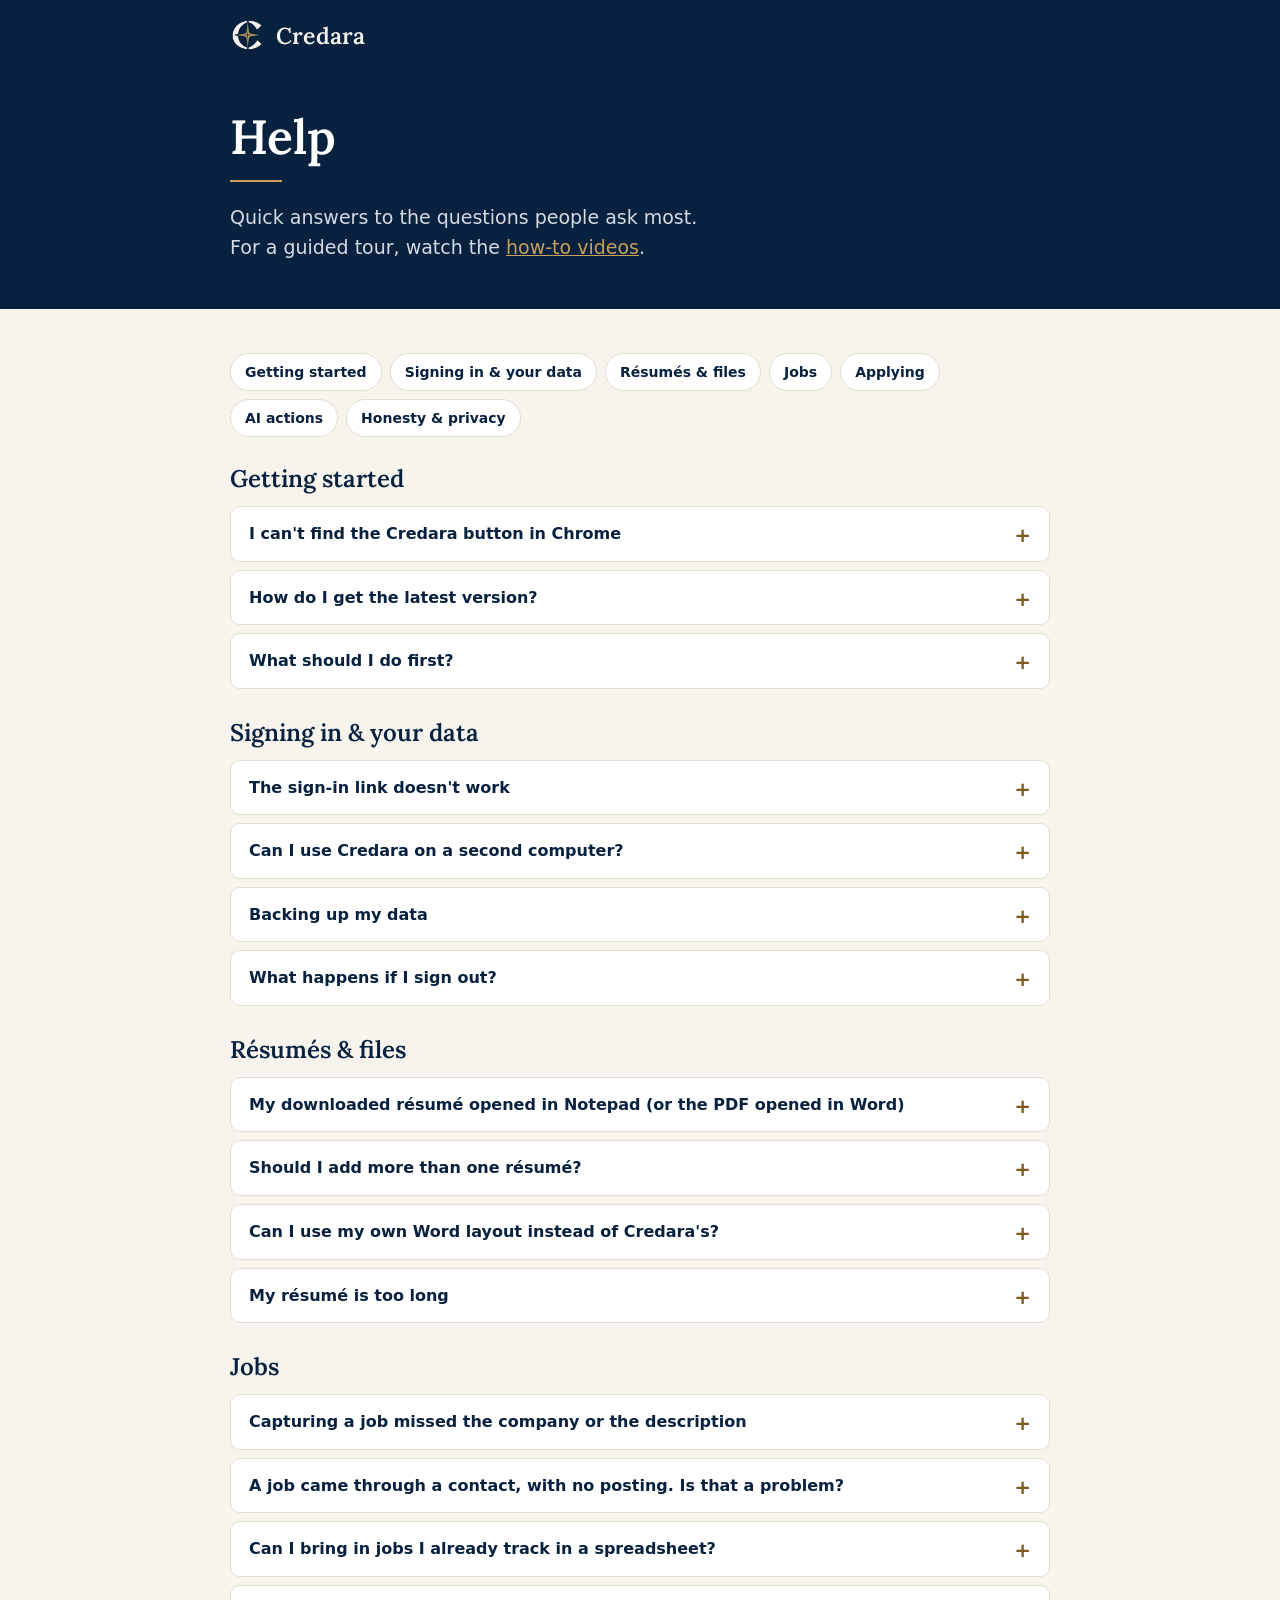
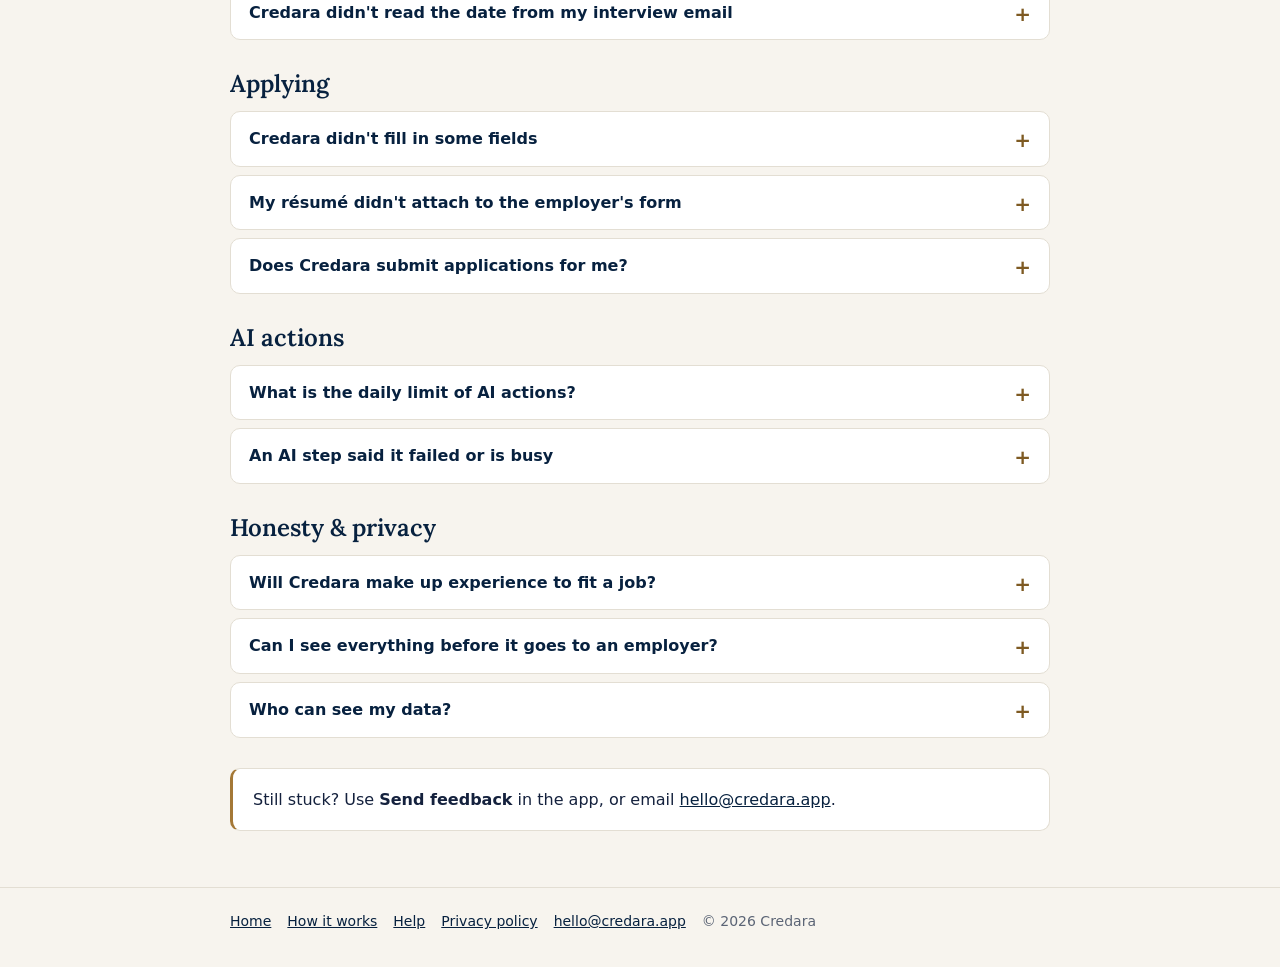
==== help.html @ 9878c9ec "Help page; Importing your jobs video; Help links in footers" ====
<!doctype html><html lang="en"><head><meta charset="utf-8"><meta name="viewport" content="width=device-width,initial-scale=1">
<title>Help — Credara</title>
<meta name="description" content="Answers to common questions about Credara: signing in, updates, your data, AI actions, downloads and applying.">
<link rel="icon" href="assets/favicon.png"><link rel="stylesheet" href="assets/site.css">
<style>
.hnav{display:flex;flex-wrap:wrap;gap:8px;margin:0 0 28px}.hnav a{background:#fff;border:1px solid var(--line);border-radius:999px;padding:7px 14px;text-decoration:none;font-weight:600;font-size:14px;color:var(--navy)}
.hnav a:hover{border-color:var(--brass)}
.hsec{margin:0 0 30px}.hsec>h2{font:600 24px/1.2 var(--serif);color:var(--navy);margin:0 0 12px;scroll-margin-top:16px}
.q{background:#fff;border:1px solid var(--line);border-radius:10px;margin:0 0 8px;padding:0 18px;scroll-margin-top:16px}
.q summary{cursor:pointer;font-weight:600;padding:14px 0;color:var(--navy);list-style:none;position:relative;padding-right:24px}
.q summary::-webkit-details-marker{display:none}.q summary::after{content:"+";position:absolute;right:0;top:12px;color:var(--brass-text);font-size:20px;font-weight:600}
.q[open] summary::after{content:"–"}.q .a{padding:0 0 14px}.q .a p{margin:0 0 10px}.q .a ol,.q .a ul{margin:0 0 10px;padding-left:22px}.q .a li{margin:3px 0}
.q .a .watch{display:inline-block;margin-top:2px;font-weight:600;color:var(--brass-text)}
kbd{font:600 13px var(--sans);background:var(--paper);border:1px solid var(--line);border-radius:5px;padding:1px 6px}
</style></head><body>
<header><div class="wrap"><div class="top"><a href="/"><img src="assets/logo-mark-light.png" alt=""><b>Credara</b></a></div>
<div class="hero hero-sm"><h1>Help</h1><div class="rule"></div>
<p>Quick answers to the questions people ask most. For a guided tour, watch the <a href="how-it-works.html" style="color:var(--brass-light)">how-to videos</a>.</p></div></div></header>
<main><div class="wrap">
<nav class="hnav" aria-label="Topics"><a href="#start">Getting started</a><a href="#account">Signing in &amp; your data</a><a href="#resumes">Résumés &amp; files</a><a href="#jobs">Jobs</a><a href="#applying">Applying</a><a href="#ai">AI actions</a><a href="#trust">Honesty &amp; privacy</a></nav>

<section class="hsec" id="start"><h2>Getting started</h2>
<details class="q" id="pin"><summary>I can't find the Credara button in Chrome</summary><div class="a">
<p>Chrome hides new extensions behind the puzzle-piece icon at the top right.</p>
<ol><li>Click the puzzle piece <kbd>🧩</kbd> next to the address bar.</li><li>Find <b>Credara</b> and click the pin next to it.</li></ol>
<p>The Credara button now stays in the toolbar. You use it to capture jobs, capture emails and fill in application forms.</p></div></details>
<details class="q" id="update"><summary>How do I get the latest version?</summary><div class="a">
<p>You don't need to do anything. Chrome updates Credara by itself, usually within a few hours of a new version. To get it sooner, close Chrome completely and open it again.</p>
<p>To see which version you have, open <b>chrome://extensions</b> in the address bar and look at the Credara card.</p>
<p><b>Never click Remove</b> to "reinstall" Credara: that deletes the data stored in Chrome. If you're signed in, it's also saved online, but export a backup first to be safe (see <a href="#backup">Backing up</a>).</p></div></details>
<details class="q" id="first"><summary>What should I do first?</summary><div class="a">
<p>Home shows a short getting-started list. In order: sign in (Settings → Online account), import your résumés, build your career profile, choose a look, and fill in your application details. Then capture your first job.</p>
<a class="watch" href="how-it-works.html#getting-started">▶ Watch: Getting started</a></div></details>
</section>

<section class="hsec" id="account"><h2>Signing in &amp; your data</h2>
<details class="q" id="signin"><summary>The sign-in link doesn't work</summary><div class="a">
<p>Credara signs you in with a link sent by email, from <b>signin@credara.app</b>. The link only works when:</p>
<ul><li>you open it in the <b>same Chrome, on the same computer</b>, where you asked for it,</li><li>it's less than <b>2 hours</b> old, and</li><li>it hasn't been used already.</li></ul>
<p>If it fails, go to <b>Settings → Online account</b> and ask for a new link. Can't find the email? Check your spam or promotions folder.</p></div></details>
<details class="q" id="second"><summary>Can I use Credara on a second computer?</summary><div class="a">
<p>Yes. Install Credara on the other computer and sign in with the same email address. Your jobs, résumés and profile download automatically. After that, changes are saved online and appear on both computers.</p>
<p>If you changed something on both computers before they could catch up, Credara asks which version to keep.</p></div></details>
<details class="q" id="backup"><summary>Backing up my data</summary><div class="a">
<p>When you're signed in, Credara saves your data online as you work. You can also keep a file copy:</p>
<ol><li>Go to <b>Settings → Your data</b>.</li><li>Click <b>Export my data</b>. A file is saved to your Downloads folder.</li><li>To restore it, use <b>Import my data</b> on the same card and choose that file.</li></ol>
<p>Export a backup before reinstalling Chrome or moving to a new computer without signing in.</p></div></details>
<details class="q" id="signout"><summary>What happens if I sign out?</summary><div class="a">
<p>Your data stays in Chrome on that computer, and stays saved online. If someone else signs in to Credara on the same computer, their data is kept separate from yours.</p></div></details>
</section>

<section class="hsec" id="resumes"><h2>Résumés &amp; files</h2>
<details class="q" id="notepad"><summary>My downloaded résumé opened in Notepad (or the PDF opened in Word)</summary><div class="a">
<p>The file is fine. Windows is opening it with the wrong program. To fix it once:</p>
<ol><li>Right-click the file in your Downloads folder.</li><li>Choose <b>Open with → Choose another app</b>.</li><li>Pick <b>Word</b> for .docx files (or your PDF reader, such as Edge or Acrobat, for .pdf files), tick <b>Always use this app</b>, and click OK.</li></ol></div></details>
<details class="q" id="severalresumes"><summary>Should I add more than one résumé?</summary><div class="a">
<p>Yes, if you have them. Each version you've written adds wording Credara can choose from, and your career profile combines them into one list of everything you've done. When you build a résumé for a job, Credara picks the bullets that fit that job best.</p>
<a class="watch" href="how-it-works.html#getting-started">▶ Watch: Getting started</a></div></details>
<details class="q" id="look"><summary>Can I use my own Word layout instead of Credara's?</summary><div class="a">
<p>Yes. Credara's own formats (Classic, Modern, Compact, under <b>Résumé → Look</b>) are the default. On a job's résumé step, choose <b>Use my own Word layout</b> to work from one of your Word files instead.</p></div></details>
<details class="q" id="pages"><summary>My résumé is too long</summary><div class="a">
<p>When you build a résumé for a job, a page meter shows how long it is. Credara aims for 2 pages (1 page for the Compact format) and trims the bullets that matter least for that job first. You can untick more bullets yourself, or switch to Compact under <b>Résumé → Look</b>.</p></div></details>
</section>

<section class="hsec" id="jobs"><h2>Jobs</h2>
<details class="q" id="capture"><summary>Capturing a job missed the company or the description</summary><div class="a">
<p>Some job sites hide parts of the page. Credara tells you on the check screen when something is missing. Type the company in, and paste the description into the box. Everything can also be changed later on the job's Overview page.</p>
<a class="watch" href="how-it-works.html#one-job">▶ Watch: A résumé for one job</a></div></details>
<details class="q" id="noposting"><summary>A job came through a contact, with no posting. Is that a problem?</summary><div class="a">
<p>No. You can track it, prepare for interviews and log messages without a posting. To build a résumé or cover letter for it, Credara needs <i>something</i> about the role: paste the role description, or a few lines of what your contact told you, into the box on the job's Overview page. You can replace it when the full spec arrives.</p>
<p>If the contact emailed you, use <b>Capture email</b> on the Credara button: Credara saves what they wrote about the role for you.</p></div></details>
<details class="q" id="import"><summary>Can I bring in jobs I already track in a spreadsheet?</summary><div class="a">
<p>Yes. Go to <b>Jobs → Import from a spreadsheet</b> and choose an Excel (.xlsx) or CSV file. In Google Sheets, first use File → Download → Microsoft Excel. You check every job before anything is saved. If your layout doesn't read well, download the Credara template from the same card.</p>
<a class="watch" href="how-it-works.html#import-jobs">▶ Watch: Importing your jobs</a></div></details>
<details class="q" id="interviewemail"><summary>Credara didn't read the date from my interview email</summary><div class="a">
<p>Open the email itself (not the inbox list) before clicking <b>Capture email</b>. With calendar invitations, open the invitation so its date and time are on screen. If a detail is still missing, Credara leaves it blank for you to fill in rather than guessing.</p>
<a class="watch" href="how-it-works.html#after-apply">▶ Watch: After you apply</a></div></details>
</section>

<section class="hsec" id="applying"><h2>Applying</h2>
<details class="q" id="fill"><summary>Credara didn't fill in some fields</summary><div class="a">
<p>Credara fills only what it's sure of, from your <b>Application details</b>. Anything uncertain, like a dropdown with two similar choices, is left for you. New questions it couldn't answer appear under <b>Application details → To answer</b>, so next time it can fill them.</p>
<p>Voluntary questions (gender, race, disability, veteran status) are never filled in for you.</p></div></details>
<details class="q" id="attach"><summary>My résumé didn't attach to the employer's form</summary><div class="a">
<p>In the Credara button, check that the right job is selected above the upload buttons. If the site still won't accept it, use <b>Save … to drag in</b> in the Credara button: Credara saves the exact same file, and you drag it onto the employer's upload box.</p>
<a class="watch" href="how-it-works.html#applying">▶ Watch: Applying on the employer's site</a></div></details>
<details class="q" id="submit"><summary>Does Credara submit applications for me?</summary><div class="a">
<p>No, never. Credara prepares everything and can fill in the form, but you always check it and press Submit yourself. Afterwards, mark the job as Applied in Credara.</p></div></details>
</section>

<section class="hsec" id="ai"><h2>AI actions</h2>
<details class="q" id="limit"><summary>What is the daily limit of AI actions?</summary><div class="a">
<p>Each person can use <b>30 AI actions a day</b>. The limit resets the next day.</p>
<p><b>These count:</b> building a résumé for a job, writing a cover letter, interview prep, mock-interview feedback, reading a captured email, a résumé file or a photo of your notes, suggesting roles or related titles, <b>Help me write it</b>, checking for similar bullets, and today's top 5.</p>
<p><b>These don't:</b> tracking jobs, editing, downloading files, importing a spreadsheet, filling in forms, dictating notes, and anything you type yourself.</p></div></details>
<details class="q" id="aibusy"><summary>An AI step said it failed or is busy</summary><div class="a">
<p>Wait a minute and try again. A failed attempt doesn't change anything you've saved. If it keeps happening, use <b>Send feedback</b> in the app and say which step it was.</p></div></details>
</section>

<section class="hsec" id="trust"><h2>Honesty &amp; privacy</h2>
<details class="q" id="truthful"><summary>Will Credara make up experience to fit a job?</summary><div class="a">
<p>No. Credara only chooses and orders <b>your own bullet points</b>, under the employer where the work happened. It never invents experience, numbers or credentials. When a job asks for something you haven't written down, Credara points out the gap and can help you write a bullet in your own words, which you confirm is accurate before it's used.</p></div></details>
<details class="q" id="see"><summary>Can I see everything before it goes to an employer?</summary><div class="a">
<p>Yes. What you approve on screen is exactly what's in the file you download or upload. If Credara can't put an approved change into your file, it stops and tells you why instead of producing a different file.</p></div></details>
<details class="q" id="privacy"><summary>Who can see my data?</summary><div class="a">
<p>Your data is private to your account. Credara never stores your passwords for job sites. Read the full <a href="privacy.html">privacy policy</a>.</p></div></details>
</section>

<div class="note">Still stuck? Use <b>Send feedback</b> in the app, or email <a href="mailto:hello@credara.app">hello@credara.app</a>.</div>
</div></main>
<script>/* open a question when the address points to it, e.g. help.html#signin */
function openHash(){var h=location.hash.slice(1),el=h&&document.getElementById(h);if(el&&el.tagName==='DETAILS'){el.open=true;el.scrollIntoView();}}
addEventListener('hashchange',openHash);openHash();</script>
<footer><div class="wrap"><a href="/">Home</a><a href="how-it-works.html">How it works</a><a href="help.html">Help</a><a href="privacy.html">Privacy policy</a><a href="mailto:hello@credara.app">hello@credara.app</a><span>© 2026 Credara</span></div></footer>
</body></html>
---- assets/site.css ----
@font-face{font-family:"Lora";src:url("Lora-Variable.ttf") format("truetype");font-weight:400 700;font-display:swap}
:root{--navy:#07213F;--brass:#A47836;--brass-text:#7E5A22;--brass-light:#C9A05A;--paper:#F7F4EE;--ink:#14213D;--muted:#5B6475;--line:#E3DED3;
--serif:"Lora",Georgia,"Iowan Old Style",Cambria,serif;--sans:Inter,"Segoe UI",system-ui,-apple-system,Arial,sans-serif}
*{box-sizing:border-box}html{-webkit-text-size-adjust:100%}
body{margin:0;background:var(--paper);color:var(--ink);font:16px/1.6 var(--sans)}
a{color:var(--navy)}a:hover{color:var(--brass-text)}
header{background:var(--navy);color:var(--paper)}
.wrap{max-width:860px;margin:0 auto;padding:0 20px}
.top{display:flex;align-items:center;gap:12px;padding:18px 0}
.top img{width:34px;height:34px}.top b{font:600 23px var(--serif);letter-spacing:.01em}.top a{color:var(--paper);text-decoration:none;display:flex;align-items:center;gap:12px}
.hero{padding:56px 0 64px}.hero h1{font:600 clamp(32px,6vw,48px)/1.12 var(--serif);margin:0 0 16px;color:#fff}
.rule{width:52px;height:2px;background:var(--brass-light);margin:0 0 20px}
.hero p{font-size:19px;color:#D5DAE3;max-width:40ch;margin:0}
main{padding:44px 0 56px}
.points{display:grid;grid-template-columns:repeat(3,1fr);gap:18px;margin:0 0 40px}
.pt{background:#fff;border:1px solid var(--line);border-radius:12px;padding:20px}
.pt h3{font:600 19px var(--serif);margin:0 0 6px;color:var(--navy)}.pt p{margin:0;color:var(--muted);font-size:15px}
.note{background:#fff;border:1px solid var(--line);border-left:3px solid var(--brass);border-radius:10px;padding:18px 20px}
.doc h1{font:600 34px var(--serif);color:var(--navy);margin:0 0 4px}.doc .date{color:var(--muted);margin:0 0 28px}
.doc h2{font:600 22px var(--serif);color:var(--navy);margin:32px 0 8px}.doc li{margin:4px 0}
footer{border-top:1px solid var(--line);padding:22px 0 34px;color:var(--muted);font-size:14px}
footer a{margin-right:16px}
@media(max-width:700px){.points{grid-template-columns:1fr}.hero{padding:36px 0 44px}}
.hero-sm{padding:40px 0 46px}
.vnav{display:grid;grid-template-columns:repeat(5,1fr);gap:10px;margin:0 0 34px}
.vnav a{display:flex;gap:10px;align-items:center;background:#fff;border:1px solid var(--line);border-radius:10px;padding:12px 14px;text-decoration:none;font-weight:600;font-size:15px;line-height:1.3}
.vnav a span,.vn{flex:none;display:inline-flex;align-items:center;justify-content:center;width:28px;height:28px;border-radius:50%;background:var(--brass);color:#fff;font-size:14px;font-weight:700}
.vid{background:#fff;border:1px solid var(--line);border-radius:14px;padding:22px 22px 18px;margin:0 0 26px;scroll-margin-top:16px}
.vh{display:flex;gap:14px;align-items:center;margin:0 0 6px}.vn{width:36px;height:36px;font-size:17px}
.vid h2{font:600 24px/1.2 var(--serif);color:var(--navy);margin:0}.len{margin:2px 0 0;color:var(--muted);font-size:14px}
.vid video{display:block;width:100%;height:auto;border-radius:10px;background:var(--navy);margin:12px 0 10px}
.vid details summary{cursor:pointer;color:var(--brass-text);font-weight:600;font-size:15px}.tr{color:var(--muted);font-size:15px;margin-top:8px}.tr p{margin:0 0 8px}
.cta{display:inline-block;margin-top:14px;color:var(--navy);font-weight:600}
@media(max-width:900px){.vnav{grid-template-columns:1fr 1fr}}@media(max-width:700px){.vnav{grid-template-columns:1fr 1fr}.vid{padding:16px}}
.more-h{font:600 26px var(--serif);color:var(--navy);margin:40px 0 4px;scroll-margin-top:16px}.more-p{color:var(--muted);margin:0 0 18px}
.vnav-more span{background:var(--navy)!important}
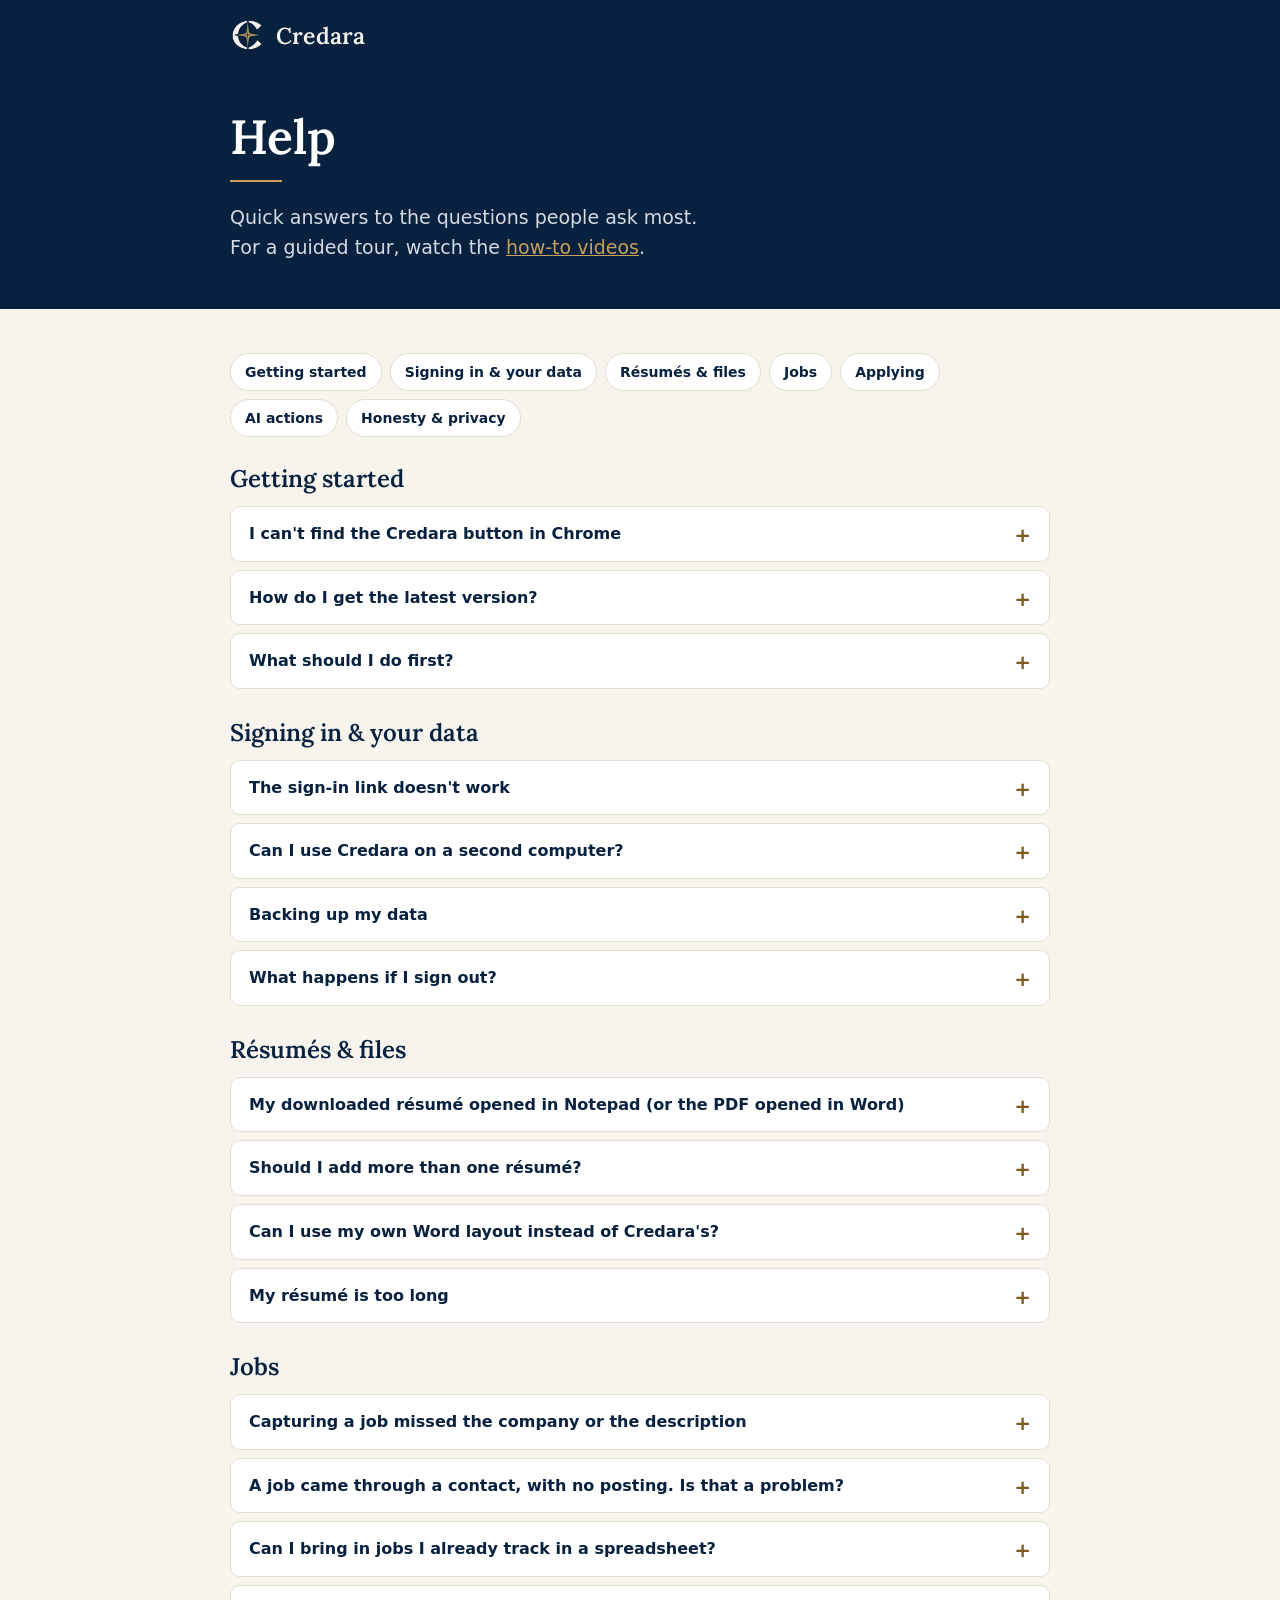
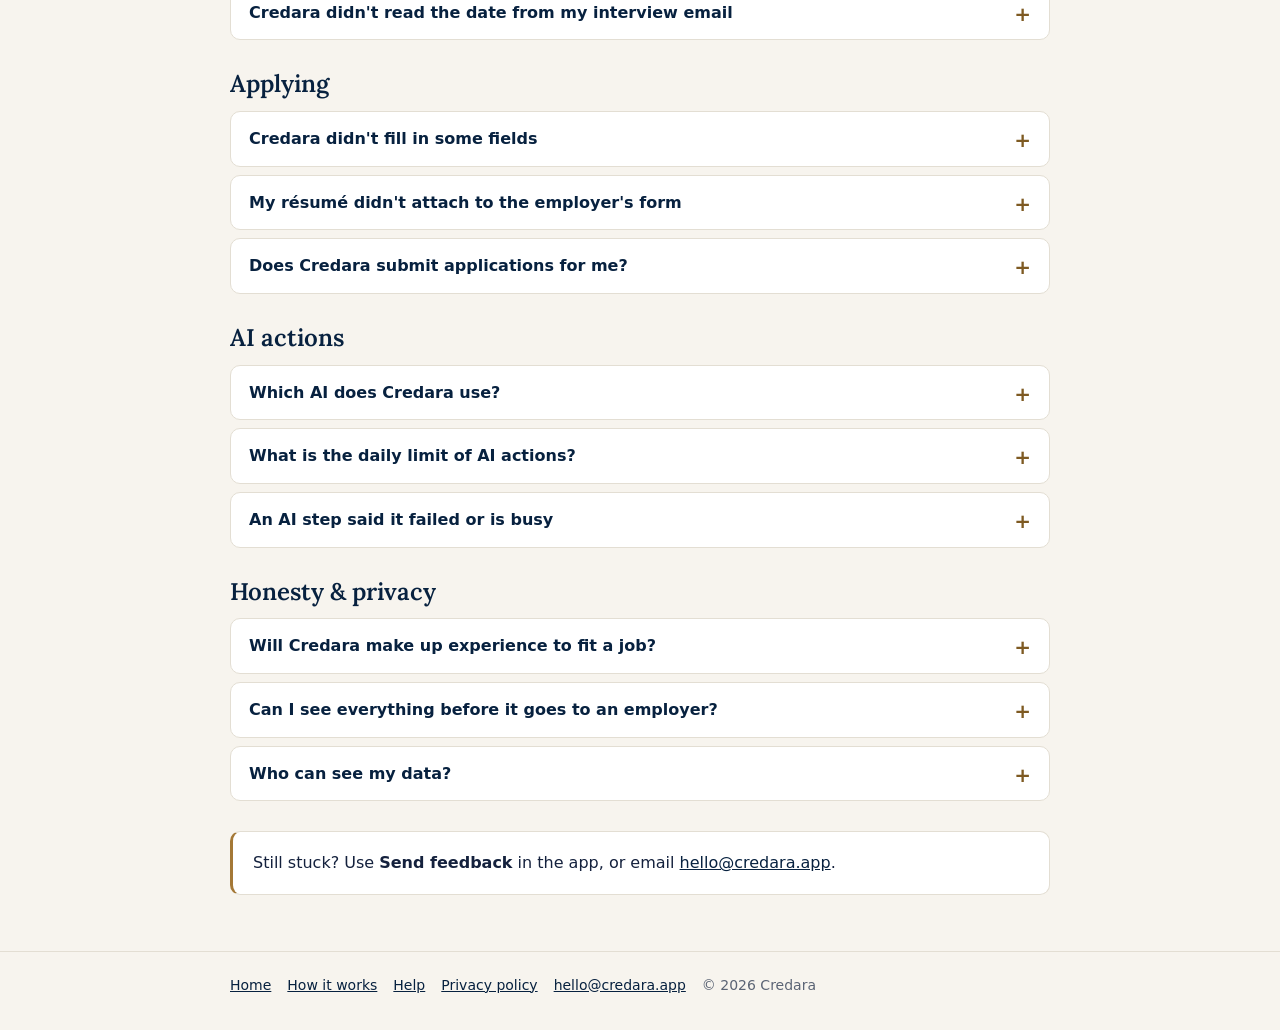
==== commit 93aed4ff: "Help: which AI Credara uses Co-Authored-By: Claude Opus 5.5 <noreply@anthropic.com> Claude-Session: " ====
--- a/help.html
+++ b/help.html
@@ -89,6 +89,10 @@
 </section>
 
 <section class="hsec" id="ai"><h2>AI actions</h2>
+<details class="q" id="whichai"><summary>Which AI does Credara use?</summary><div class="a">
+<p>Credara uses <b>Claude</b>, made by <b>Anthropic</b>. Your request goes from Credara's own server to Anthropic's API — you don't need an account with Anthropic, and nothing is sent under your name.</p>
+<p>Under Anthropic's commercial terms, what Credara sends is not used to train its models. Credara's servers keep only counts and errors, not your résumé or documents. More detail is in the <a href="privacy.html">privacy policy</a>.</p>
+<p>Whatever the AI suggests, Credara checks it against your own verified experience before you see it, and you approve every change.</p></div></details>
 <details class="q" id="limit"><summary>What is the daily limit of AI actions?</summary><div class="a">
 <p>Each person can use <b>30 AI actions a day</b>. The limit resets the next day.</p>
 <p><b>These count:</b> building a résumé for a job, writing a cover letter, interview prep, mock-interview feedback, reading a captured email, a résumé file or a photo of your notes, suggesting roles or related titles, <b>Help me write it</b>, checking for similar bullets, and today's top 5.</p>
--- a/assets/site.css
+++ b/assets/site.css
@@ -34,3 +34,23 @@
 @media(max-width:900px){.vnav{grid-template-columns:1fr 1fr}}@media(max-width:700px){.vnav{grid-template-columns:1fr 1fr}.vid{padding:16px}}
 .more-h{font:600 26px var(--serif);color:var(--navy);margin:40px 0 4px;scroll-margin-top:16px}.more-p{color:var(--muted);margin:0 0 18px}
 .vnav-more span{background:var(--navy)!important}
+
+/* How it works v2: small cards + pop-out player */
+.vgrid-h{font:600 22px/1.2 var(--serif);color:var(--navy);margin:8px 0 14px}
+.vgrid{display:grid;grid-template-columns:repeat(4,1fr);gap:16px;margin:0 0 30px}
+.vcard{background:#fff;border:1px solid var(--line);border-radius:12px;overflow:hidden;display:flex;flex-direction:column;scroll-margin-top:16px}
+.vthumb{position:relative;display:block;padding:0;border:0;background:var(--navy);cursor:pointer;aspect-ratio:16/9;width:100%}
+.vthumb img{display:block;width:100%;height:100%;object-fit:cover;transition:opacity .15s}.vthumb:hover img,.vthumb:focus-visible img{opacity:.85}
+.vplay{position:absolute;left:50%;top:50%;width:46px;height:46px;margin:-23px 0 0 -23px;border-radius:50%;background:rgba(7,33,63,.82);box-shadow:0 0 0 2px var(--brass-light)}
+.vplay:after{content:"";position:absolute;left:18px;top:14px;border-style:solid;border-width:9px 0 9px 14px;border-color:transparent transparent transparent #fff}
+.vdur{position:absolute;right:8px;bottom:8px;background:rgba(7,33,63,.85);color:#fff;font-size:12px;font-weight:600;padding:2px 7px;border-radius:5px}
+.vbody{padding:12px 14px 14px}.vbody p{margin:6px 0 0;color:var(--muted);font-size:14px;line-height:1.45}
+.vtitle{display:flex;align-items:center;gap:8px}.vtitle .vn{width:24px;height:24px;font-size:13px}
+.vtitle h3{margin:0;font:600 17px/1.25 var(--serif)}.vlink{all:unset;cursor:pointer;color:var(--navy)}.vlink:hover,.vlink:focus-visible{color:var(--brass-text);text-decoration:underline}
+#player{width:min(1100px,94vw);max-height:94vh;border:0;border-radius:14px;padding:0;background:#fff;box-shadow:0 20px 60px rgba(7,33,63,.45);overflow:auto}
+#player::backdrop{background:rgba(7,33,63,.72)}
+.phead{display:flex;align-items:center;justify-content:space-between;padding:12px 16px 10px}.phead h2{margin:0;font:600 20px/1.2 var(--serif);color:var(--navy)}
+.pclose{border:0;background:none;font-size:30px;line-height:1;color:var(--navy);cursor:pointer;padding:0 6px}
+#pVideo{display:block;width:100%;height:auto;background:#000}
+.ptr{padding:10px 16px 16px}.ptr summary{cursor:pointer;color:var(--brass-text);font-weight:600;font-size:15px}
+@media(max-width:1000px){.vgrid{grid-template-columns:repeat(2,1fr)}}@media(max-width:560px){.vgrid{grid-template-columns:1fr}}
